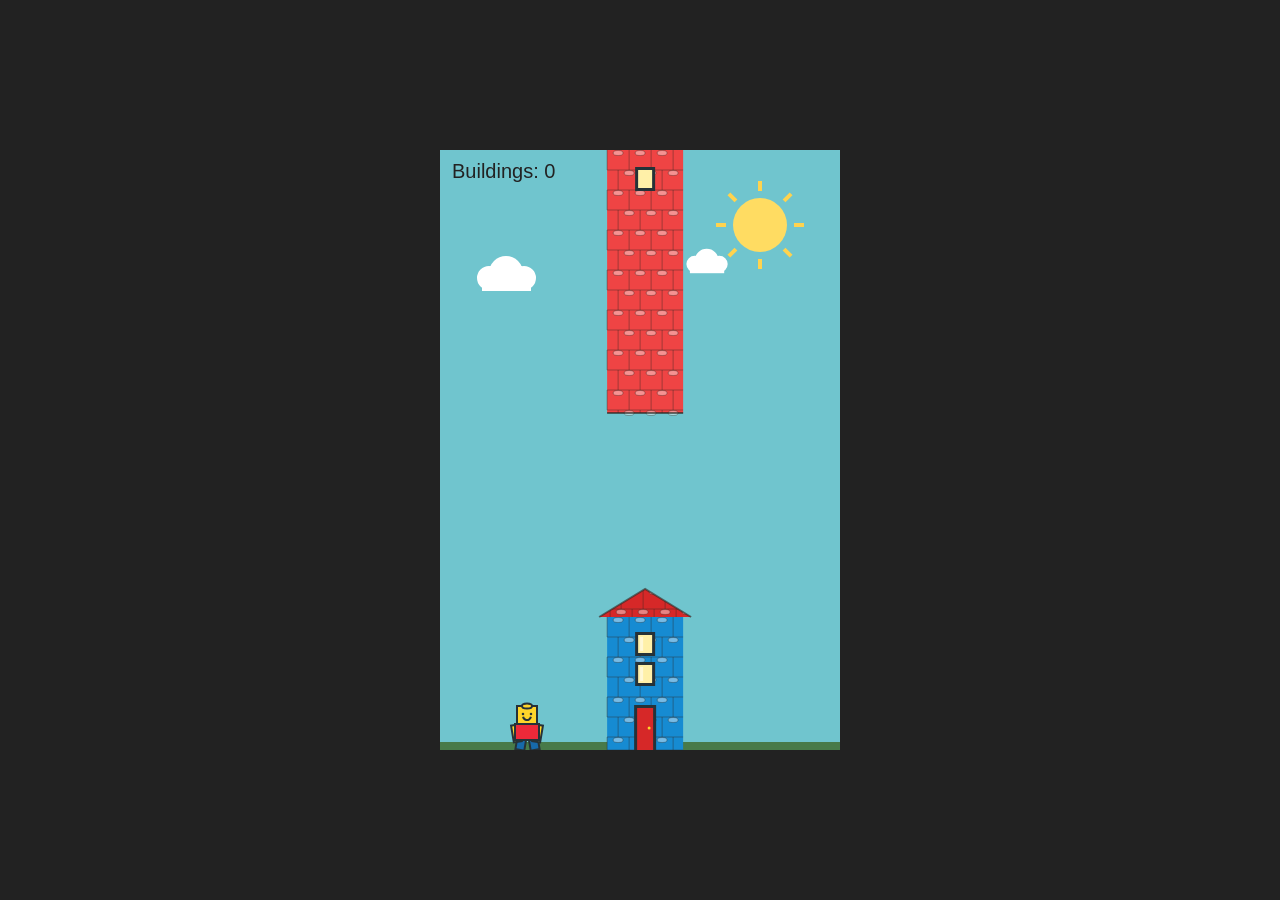
==== index.html @ 2a0c931d "initial commit" ====
<!DOCTYPE html>
<html lang="en">
<head>
<meta charset="UTF-8">
<meta name="viewport" content="width=device-width, initial-scale=1.0">
<title>My Tap Game</title>
<link rel="stylesheet" href="style.css">
</head>
<body>
<canvas id="game" width="400" height="600"></canvas>
<script type="module" src="game.js"></script>
</body>
</html>
---- style.css ----
body {
margin: 0;
background: #222;
display: flex;
justify-content: center;
align-items: center;
height: 100vh;
}
canvas {
background: #70c5ce;
max-width: 100%;
max-height: 100vh;
touch-action: manipulation;
}
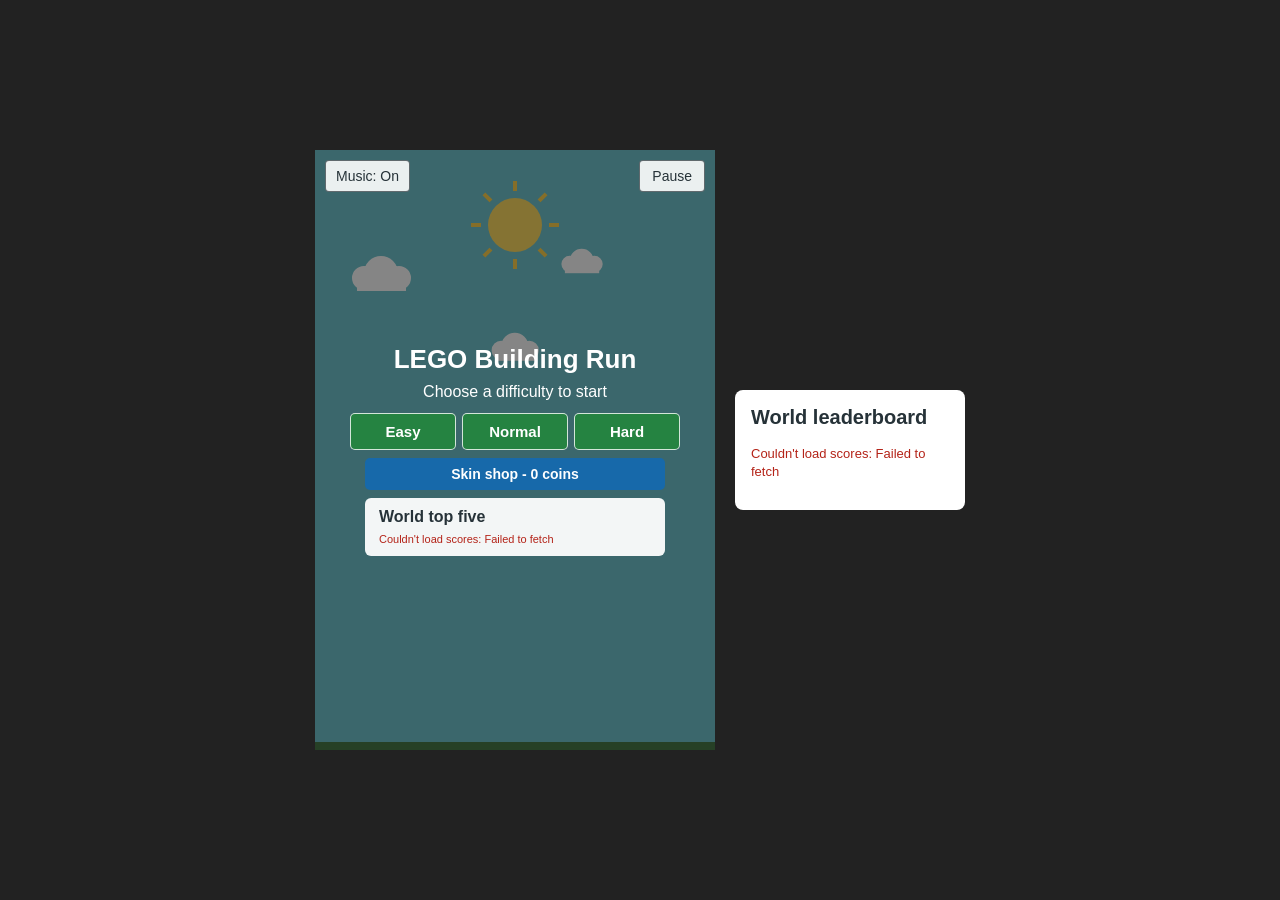
==== commit 6148b2bb: "feat: Implement leaderboard functionality with Supabase integration - Added leaderboard API for fetc" ====
--- a/index.html
+++ b/index.html
@@ -7,7 +7,48 @@
 <link rel="stylesheet" href="style.css">
 </head>
 <body>
+<main class="game-layout">
+<div class="game-container">
 <canvas id="game" width="400" height="600"></canvas>
+<section id="start-screen" class="start-screen" aria-labelledby="start-title">
+<h1 id="start-title">LEGO Building Run</h1>
+<p id="start-message">Choose a difficulty to start</p>
+<form id="score-form" hidden>
+<label for="player-name">Enter your name for the leaderboard</label>
+<div class="score-form-fields">
+<input id="player-name" name="player-name" maxlength="20" required autocomplete="nickname">
+<button id="submit-score" type="submit" disabled>Submit score</button>
+</div>
+</form>
+<div class="difficulty-buttons">
+<button type="button" class="difficulty-button" data-difficulty="easy">Easy</button>
+<button type="button" class="difficulty-button" data-difficulty="normal">Normal</button>
+<button type="button" class="difficulty-button" data-difficulty="hard">Hard</button>
+</div>
+<button id="skin-shop-toggle" class="skin-shop-toggle" type="button" aria-expanded="false" aria-controls="skin-shop">
+Skin shop - 0 coins
+</button>
+<section id="skin-shop" class="skin-shop" aria-labelledby="skin-shop-title" hidden>
+<h2 id="skin-shop-title">Player skins</h2>
+<p>Coins: <strong id="shop-coin-balance">0</strong></p>
+<div id="skin-items"></div>
+<p id="skin-shop-status" role="status" aria-live="polite">Collect coins during a run to unlock skins.</p>
+</section>
+<section class="start-leaderboard" aria-labelledby="start-leaderboard-title">
+<h2 id="start-leaderboard-title">World top five</h2>
+<ol id="start-leaderboard-list"></ol>
+<p id="start-leaderboard-status" role="status" aria-live="polite">Loading scores...</p>
+</section>
+</section>
+<button id="music-toggle" type="button" aria-pressed="true">Music: On</button>
+<button id="pause" type="button" aria-pressed="false">Pause</button>
+</div>
+<aside class="leaderboard-panel" aria-labelledby="leaderboard-title">
+<h1 id="leaderboard-title">World leaderboard</h1>
+<ol id="leaderboard-list"></ol>
+<p id="leaderboard-status" role="status" aria-live="polite">Loading scores...</p>
+</aside>
+</main>
 <script type="module" src="game.js"></script>
 </body>
 </html>
--- a/style.css
+++ b/style.css
@@ -4,11 +4,326 @@
 display: flex;
 justify-content: center;
 align-items: center;
-height: 100vh;
+min-height: 100vh;
+font-family: sans-serif;
+}
+.game-layout {
+display: flex;
+align-items: center;
+gap: 20px;
+max-width: 100%;
+}
+.game-container {
+position: relative;
+}
+.start-screen {
+position: absolute;
+inset: 0;
+z-index: 2;
+display: flex;
+flex-direction: column;
+align-items: center;
+justify-content: center;
+gap: 8px;
+padding: 20px;
+box-sizing: border-box;
+overflow-y: auto;
+background: rgba(0, 0, 0, 0.48);
+color: #fff;
+text-align: center;
+}
+.start-screen[hidden] {
+display: none;
+}
+.start-screen h1,
+.start-screen p {
+margin: 0;
+}
+.start-screen h1 {
+font-size: 26px;
+}
+.difficulty-buttons {
+display: grid;
+grid-template-columns: repeat(3, minmax(0, 1fr));
+gap: 6px;
+width: min(330px, 100%);
+margin-top: 4px;
+}
+.difficulty-button {
+padding: 9px 5px;
+border: 1px solid rgba(255, 255, 255, 0.8);
+border-radius: 5px;
+background: #258341;
+color: #fff;
+font: bold 15px sans-serif;
+cursor: pointer;
+}
+.difficulty-button:hover {
+background: #1d6834;
+}
+.start-leaderboard {
+box-sizing: border-box;
+width: min(300px, 100%);
+max-height: 190px;
+overflow-y: auto;
+padding: 10px 14px;
+border-radius: 6px;
+background: rgba(255, 255, 255, 0.94);
+color: #263238;
+text-align: left;
+}
+.start-leaderboard h2 {
+margin: 0;
+font-size: 16px;
+}
+.start-leaderboard ol {
+margin: 6px 0 0;
+padding-left: 22px;
+}
+.start-leaderboard li {
+padding: 3px 0;
+border-bottom: 1px solid #e5e7eb;
+}
+.start-leaderboard #start-leaderboard-status {
+margin: 6px 0 0;
+color: #5f6b72;
+font-size: 11px;
+line-height: 1.3;
+}
+.start-leaderboard #start-leaderboard-status.error {
+color: #b42318;
+}
+.skin-shop-toggle {
+width: min(300px, 100%);
+padding: 8px 12px;
+border: 0;
+border-radius: 5px;
+background: #1769aa;
+color: #fff;
+font: bold 14px sans-serif;
+cursor: pointer;
+}
+.skin-shop {
+display: grid;
+box-sizing: border-box;
+gap: 8px;
+width: min(300px, 100%);
+max-height: 210px;
+overflow-y: auto;
+padding: 10px 12px;
+border-radius: 6px;
+background: rgba(255, 255, 255, 0.96);
+color: #263238;
+text-align: left;
+}
+#skin-shop[hidden] {
+display: none;
+}
+.skin-shop h2,
+.skin-shop p {
+margin: 0;
+}
+.skin-shop h2 {
+font-size: 16px;
+}
+.skin-shop > p {
+font-size: 13px;
+}
+#skin-items {
+display: grid;
+gap: 5px;
+}
+.skin-option {
+display: flex;
+align-items: center;
+gap: 8px;
+width: 100%;
+padding: 6px 8px;
+border: 1px solid #d5dce0;
+border-radius: 4px;
+background: #fff;
+color: #263238;
+font: 13px sans-serif;
+text-align: left;
+cursor: pointer;
+}
+.skin-option[aria-pressed="true"] {
+border-color: #1769aa;
+}
+.skin-option:disabled {
+color: #5f6b72;
+cursor: default;
+}
+.skin-preview {
+width: 28px;
+height: 40px;
+flex: 0 0 28px;
+max-width: none;
+max-height: none;
+background: transparent;
+}
+.skin-option-action {
+margin-left: auto;
+font-size: 12px;
+font-weight: bold;
+}
+#skin-shop-status {
+color: #5f6b72;
+font-size: 11px;
+line-height: 1.3;
 }
 canvas {
+display: block;
 background: #70c5ce;
 max-width: 100%;
 max-height: 100vh;
 touch-action: manipulation;
+}
+#pause {
+position: absolute;
+top: 10px;
+right: 10px;
+z-index: 3;
+padding: 7px 12px;
+border: 1px solid rgba(38, 50, 56, 0.7);
+border-radius: 4px;
+background: rgba(255, 255, 255, 0.9);
+color: #263238;
+font: 14px sans-serif;
+cursor: pointer;
+}
+#music-toggle {
+position: absolute;
+top: 10px;
+left: 10px;
+z-index: 3;
+padding: 7px 10px;
+border: 1px solid rgba(38, 50, 56, 0.7);
+border-radius: 4px;
+background: rgba(255, 255, 255, 0.9);
+color: #263238;
+font: 14px sans-serif;
+cursor: pointer;
+}
+.leaderboard-panel {
+box-sizing: border-box;
+width: 230px;
+padding: 16px;
+border-radius: 8px;
+background: #fff;
+color: #263238;
+}
+.leaderboard-panel h1 {
+margin: 0 0 12px;
+font-size: 20px;
+}
+#leaderboard-list {
+padding-left: 24px;
+}
+#leaderboard-list li {
+padding: 5px 0;
+border-bottom: 1px solid #e5e7eb;
+}
+.leaderboard-row {
+display: flex;
+justify-content: space-between;
+gap: 10px;
+}
+#leaderboard-status,
+.leaderboard-hint {
+color: #5f6b72;
+font-size: 13px;
+line-height: 1.4;
+}
+#leaderboard-status.error {
+color: #b42318;
+}
+#score-form {
+display: grid;
+gap: 6px;
+width: min(300px, 100%);
+margin-top: 0;
+text-align: left;
+}
+#score-form[hidden] {
+display: none;
+}
+.score-form-fields {
+display: flex;
+gap: 6px;
+}
+#score-form label {
+font-size: 13px;
+}
+#score-form #player-name {
+flex: 1;
+min-width: 0;
+}
+#player-name {
+box-sizing: border-box;
+width: 100%;
+padding: 8px;
+}
+#submit-score {
+padding: 9px;
+border: 0;
+border-radius: 4px;
+background: #1769aa;
+color: #fff;
+font: inherit;
+cursor: pointer;
+}
+#submit-score:disabled {
+background: #9aa8b0;
+cursor: not-allowed;
+}
+.leaderboard-hint {
+margin: 0;
+}
+@media (max-width: 720px) {
+body {
+box-sizing: border-box;
+padding: 16px;
+}
+.game-layout {
+flex-direction: column;
+gap: 16px;
+width: 100%;
+}
+canvas {
+max-height: 68vh;
+}
+.leaderboard-panel {
+width: min(400px, 100%);
+}
+}
+@media (max-height: 700px) {
+.start-screen {
+gap: 5px;
+padding: 10px;
+}
+.start-screen h1 {
+font-size: 22px;
+}
+.difficulty-button {
+padding: 7px 4px;
+}
+.start-leaderboard {
+max-height: 160px;
+padding: 7px 10px;
+}
+.start-leaderboard li {
+padding: 2px 0;
+}
+.skin-shop-toggle {
+padding: 6px 10px;
+}
+.skin-shop {
+max-height: 160px;
+gap: 5px;
+padding: 7px 9px;
+}
+.skin-option {
+padding: 4px 6px;
+}
 }
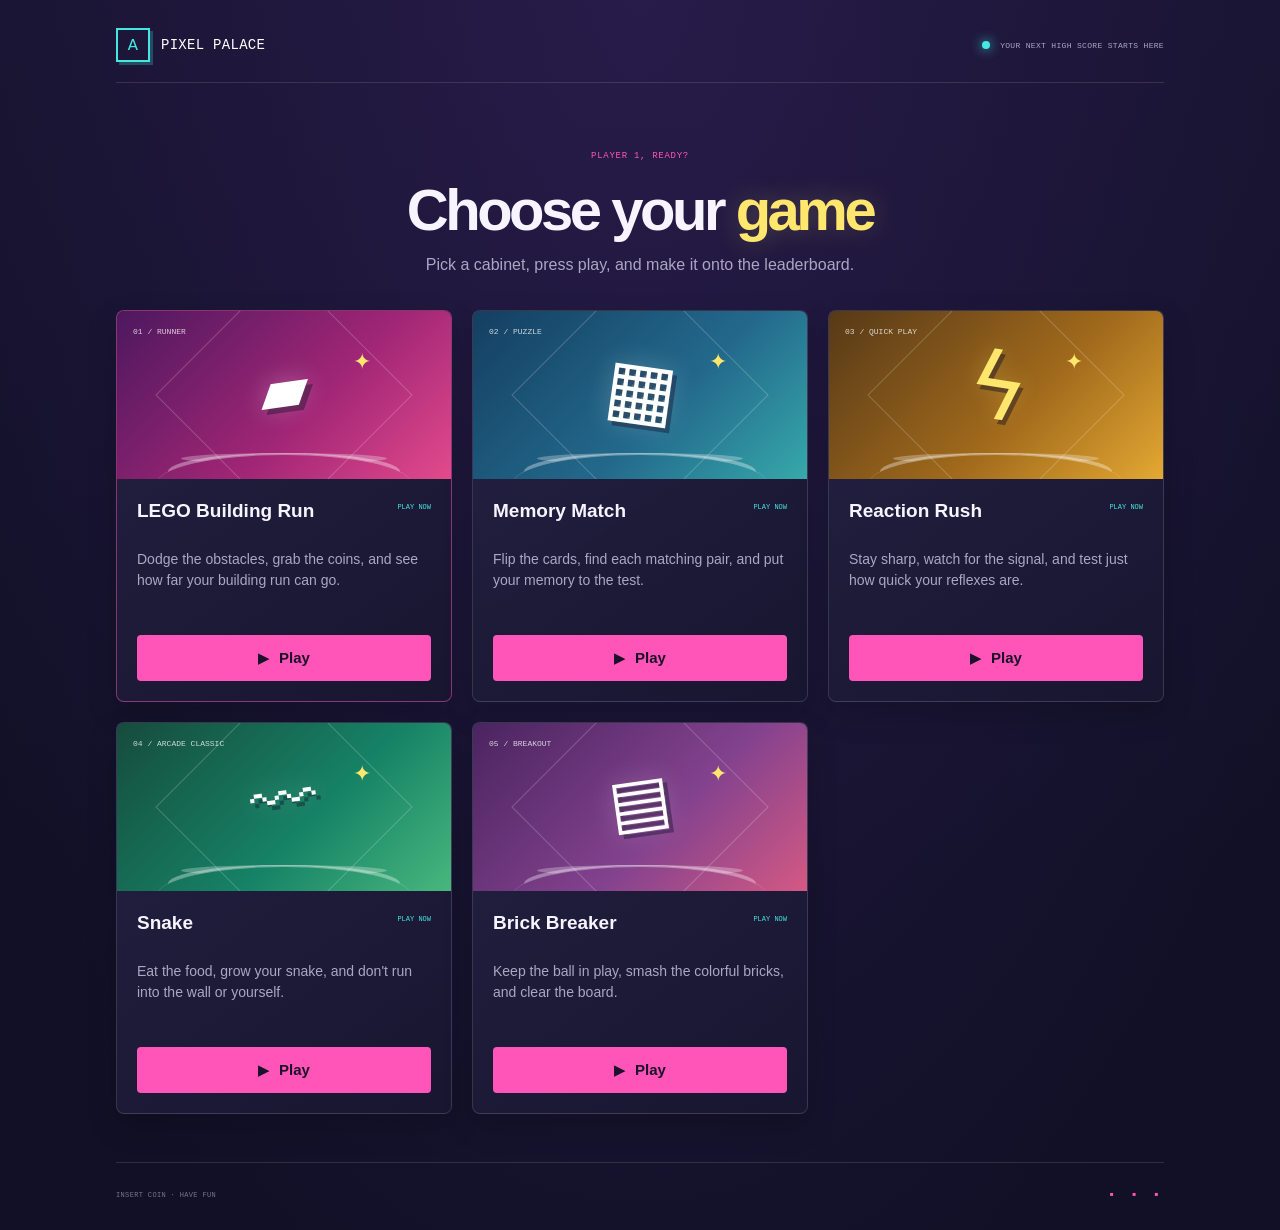
==== commit ab67542d: "Fix GitHub Pages root entry Co-authored-by: Copilot <223556219+Copilot@users.noreply.github.com>" ====
--- a/index.html
+++ b/index.html
@@ -1,54 +1,12 @@
-<!DOCTYPE html>
+<!doctype html>
 <html lang="en">
-<head>
-<meta charset="UTF-8">
-<meta name="viewport" content="width=device-width, initial-scale=1.0">
-<title>My Tap Game</title>
-<link rel="stylesheet" href="style.css">
-</head>
-<body>
-<main class="game-layout">
-<div class="game-container">
-<canvas id="game" width="400" height="600"></canvas>
-<section id="start-screen" class="start-screen" aria-labelledby="start-title">
-<h1 id="start-title">LEGO Building Run</h1>
-<p id="start-message">Choose a difficulty to start</p>
-<form id="score-form" hidden>
-<label for="player-name">Enter your name for the leaderboard</label>
-<div class="score-form-fields">
-<input id="player-name" name="player-name" maxlength="20" required autocomplete="nickname">
-<button id="submit-score" type="submit" disabled>Submit score</button>
-</div>
-</form>
-<div class="difficulty-buttons">
-<button type="button" class="difficulty-button" data-difficulty="easy">Easy</button>
-<button type="button" class="difficulty-button" data-difficulty="normal">Normal</button>
-<button type="button" class="difficulty-button" data-difficulty="hard">Hard</button>
-</div>
-<button id="skin-shop-toggle" class="skin-shop-toggle" type="button" aria-expanded="false" aria-controls="skin-shop">
-Skin shop - 0 coins
-</button>
-<section id="skin-shop" class="skin-shop" aria-labelledby="skin-shop-title" hidden>
-<h2 id="skin-shop-title">Player skins</h2>
-<p>Coins: <strong id="shop-coin-balance">0</strong></p>
-<div id="skin-items"></div>
-<p id="skin-shop-status" role="status" aria-live="polite">Collect coins during a run to unlock skins.</p>
-</section>
-<section class="start-leaderboard" aria-labelledby="start-leaderboard-title">
-<h2 id="start-leaderboard-title">World top five</h2>
-<ol id="start-leaderboard-list"></ol>
-<p id="start-leaderboard-status" role="status" aria-live="polite">Loading scores...</p>
-</section>
-</section>
-<button id="music-toggle" type="button" aria-pressed="true">Music: On</button>
-<button id="pause" type="button" aria-pressed="false">Pause</button>
-</div>
-<aside class="leaderboard-panel" aria-labelledby="leaderboard-title">
-<h1 id="leaderboard-title">World leaderboard</h1>
-<ol id="leaderboard-list"></ol>
-<p id="leaderboard-status" role="status" aria-live="polite">Loading scores...</p>
-</aside>
-</main>
-<script type="module" src="game.js"></script>
-</body>
+  <head>
+    <meta charset="utf-8">
+    <meta name="viewport" content="width=device-width, initial-scale=1">
+    <meta http-equiv="refresh" content="0; url=Arcade/">
+    <title>Pixel Palace</title>
+  </head>
+  <body>
+    <p>Opening Pixel Palace... <a href="Arcade/">Continue to the arcade</a></p>
+  </body>
 </html>
